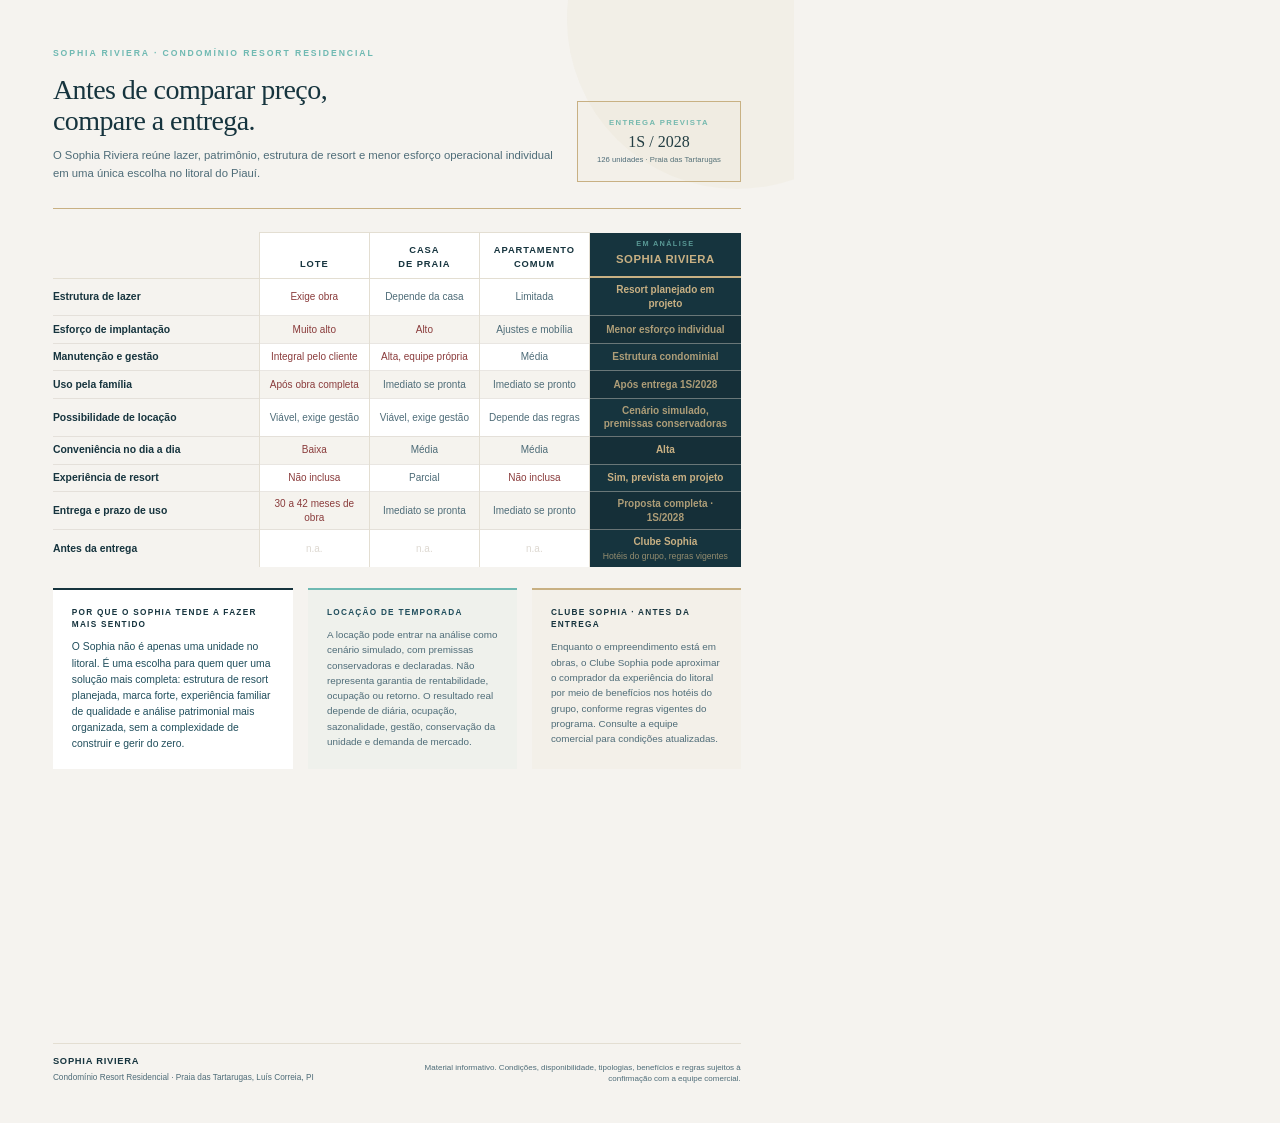
==== comparativo-cliente.html @ 4b77a71f "Add client-facing comparison page (PDF-ready A4)" ====
<!DOCTYPE html>
<html lang="pt-BR">
<head>
<meta charset="UTF-8">
<meta name="viewport" content="width=device-width, initial-scale=1.0">
<title>Sophia Riviera · Comparativo</title>
<style>
@page {
  size: A4 portrait;
  margin: 0;
}

*, *::before, *::after {
  box-sizing: border-box;
  margin: 0;
  padding: 0;
}

:root {
  --navy:  #16343E;
  --teal:  #204E5C;
  --lteal: #6FB9B2;
  --gold:  #C8B083;
  --cream: #E3DED2;
  --bg:    #F5F3EF;
  --white: #FFFFFF;
  --muted: #4e6c78;
  --low:   #8a3c3c;
}

html, body {
  width: 210mm;
  height: 297mm;
  -webkit-print-color-adjust: exact;
  print-color-adjust: exact;
  color-adjust: exact;
}

body {
  font-family: -apple-system, BlinkMacSystemFont, 'Helvetica Neue', Helvetica, Arial, sans-serif;
  font-size: 7.8pt;
  line-height: 1.5;
  color: var(--navy);
  background: var(--bg);
}

/* ── PAGE CONTAINER ─────────────────────────────── */
.page {
  width: 210mm;
  min-height: 297mm;
  height: 297mm;
  padding: 12mm 14mm 10mm;
  display: flex;
  flex-direction: column;
  background: var(--bg);
  position: relative;
  overflow: hidden;
}

/* decorative bg shape */
.page::before {
  content: '';
  position: absolute;
  top: -40mm;
  right: -30mm;
  width: 90mm;
  height: 90mm;
  border-radius: 50%;
  background: rgba(200,176,131,.07);
  pointer-events: none;
}

/* ── HEADER ─────────────────────────────────────── */
.header {
  padding-bottom: 7mm;
  border-bottom: 1.5px solid var(--gold);
  margin-bottom: 6mm;
  display: grid;
  grid-template-columns: 1fr auto;
  align-items: end;
  gap: 4mm;
}

.header-left {}

.brand-tag {
  display: inline-block;
  font-size: 6.5pt;
  font-weight: 700;
  letter-spacing: .22em;
  text-transform: uppercase;
  color: var(--lteal);
  margin-bottom: 3.5mm;
}

.headline {
  font-family: Georgia, 'Times New Roman', serif;
  font-size: 21pt;
  color: var(--navy);
  line-height: 1.12;
  letter-spacing: -.02em;
  font-weight: 400;
  margin-bottom: 2.5mm;
}

.sub {
  font-size: 8.5pt;
  color: var(--muted);
  line-height: 1.6;
  max-width: 148mm;
}

.header-badge {
  flex-shrink: 0;
  border: 1.5px solid var(--gold);
  padding: 4mm 5mm;
  text-align: center;
  background: rgba(200,176,131,.06);
}

.badge-label {
  font-size: 5.8pt;
  font-weight: 700;
  letter-spacing: .18em;
  text-transform: uppercase;
  color: var(--lteal);
  display: block;
  margin-bottom: 1mm;
}

.badge-val {
  font-family: Georgia, serif;
  font-size: 12pt;
  color: var(--navy);
  line-height: 1.2;
  display: block;
}

.badge-sub {
  font-size: 5.8pt;
  color: var(--muted);
  display: block;
  margin-top: .8mm;
}

/* ── COMPARISON TABLE ───────────────────────────── */
.comp-wrap {
  flex: 0 0 auto;
  margin-bottom: 5.5mm;
}

.comp-table {
  width: 100%;
  border-collapse: collapse;
}

/* header row */
.comp-table thead tr th {
  padding: 5px 8px 6px;
  font-size: 7pt;
  font-weight: 700;
  letter-spacing: .1em;
  text-transform: uppercase;
  vertical-align: bottom;
}

.th-crit {
  text-align: left;
  width: 30%;
  color: var(--muted);
  padding-left: 0 !important;
  border-bottom: 1.5px solid var(--cream);
}

.th-opt {
  text-align: center;
  width: 16%;
  background: var(--white);
  color: var(--navy);
  border: 1px solid var(--cream);
  border-bottom: 1.5px solid var(--cream);
  padding-bottom: 7px;
}

.th-sophia {
  text-align: center;
  width: 22%;
  background: var(--navy);
  color: var(--gold);
  padding: 0 !important;
}

.sophia-th-inner {
  padding: 6px 8px 8px;
  border-bottom: 2px solid var(--gold);
}

.sophia-tag {
  display: block;
  font-size: 5.5pt;
  letter-spacing: .18em;
  text-transform: uppercase;
  color: rgba(111,185,178,.75);
  margin-bottom: 1.5px;
}

.sophia-name {
  display: block;
  font-size: 8.5pt;
  font-weight: 700;
  color: var(--gold);
  letter-spacing: .04em;
}

/* body rows */
.comp-table tbody tr {
  border-bottom: 1px solid rgba(206,200,190,.45);
}

.comp-table tbody tr:last-child {
  border-bottom: none;
}

.comp-table tbody tr:nth-child(even) .td-opt {
  background: rgba(245,243,239,.6);
}

.comp-table tbody tr:nth-child(even) .td-sophia {
  background: #152f38;
}

.td-crit {
  padding: 5.5px 8px 5.5px 0;
  font-size: 7.8pt;
  font-weight: 600;
  color: var(--navy);
  vertical-align: middle;
}

.td-opt {
  padding: 5px 7px;
  font-size: 7.5pt;
  text-align: center;
  background: var(--white);
  color: var(--muted);
  border-left: 1px solid var(--cream);
  border-right: 1px solid var(--cream);
  vertical-align: middle;
  line-height: 1.35;
}

.td-sophia {
  padding: 5px 8px;
  font-size: 7.5pt;
  text-align: center;
  background: var(--navy);
  color: rgba(200,176,131,.85);
  font-weight: 600;
  vertical-align: middle;
  line-height: 1.35;
}

.td-sophia strong {
  color: var(--gold);
}

/* label modifiers */
.lbl-hi  { color: var(--navy); font-weight: 700; }
.lbl-low { color: var(--low); }
.lbl-mid { color: var(--muted); }
.lbl-na  { color: rgba(206,200,190,.7); }

/* ── BOTTOM BLOCKS ──────────────────────────────── */
.bottom-grid {
  display: grid;
  grid-template-columns: 1.15fr 1fr 1fr;
  gap: 4mm;
  flex: 0 0 auto;
  margin-bottom: 5mm;
}

.block {
  padding: 4.5mm 5mm;
  border-top: 2px solid;
}

.block-title {
  font-size: 6.2pt;
  font-weight: 700;
  letter-spacing: .15em;
  text-transform: uppercase;
  margin-bottom: 2mm;
}

.block-text {
  font-size: 7.4pt;
  line-height: 1.55;
  color: var(--muted);
}

.b-synth {
  background: var(--white);
  border-top-color: var(--navy);
}
.b-synth .block-title { color: var(--navy); }
.b-synth .block-text  { color: var(--teal); font-size: 7.8pt; }

.b-locacao {
  background: rgba(111,185,178,.05);
  border-top-color: var(--lteal);
}
.b-locacao .block-title { color: var(--teal); }

.b-clube {
  background: rgba(200,176,131,.06);
  border-top-color: var(--gold);
}
.b-clube .block-title { color: var(--navy); }

/* ── FOOTER ─────────────────────────────────────── */
.footer {
  border-top: 1px solid var(--cream);
  padding-top: 3mm;
  display: flex;
  justify-content: space-between;
  align-items: flex-end;
  margin-top: auto;
}

.footer-left {}

.footer-brand {
  font-size: 7pt;
  font-weight: 700;
  color: var(--navy);
  letter-spacing: .08em;
  text-transform: uppercase;
}

.footer-loc {
  font-size: 6.2pt;
  color: var(--muted);
  margin-top: .8mm;
}

.footer-note {
  font-size: 6pt;
  color: var(--muted);
  text-align: right;
  max-width: 88mm;
  line-height: 1.45;
}

/* ── PRINT ──────────────────────────────────────── */
@media print {
  html, body {
    width: 210mm;
    height: 297mm;
  }
  .page {
    page-break-inside: avoid;
  }
}
</style>
</head>
<body>
<div class="page">

  <!-- ── HEADER ── -->
  <header class="header">
    <div class="header-left">
      <span class="brand-tag">Sophia Riviera · Condomínio Resort Residencial</span>
      <h1 class="headline">Antes de comparar preço,<br>compare a entrega.</h1>
      <p class="sub">O Sophia Riviera reúne lazer, patrimônio, estrutura de resort e menor esforço operacional individual em uma única escolha no litoral do Piauí.</p>
    </div>
    <div class="header-badge">
      <span class="badge-label">Entrega prevista</span>
      <span class="badge-val">1S / 2028</span>
      <span class="badge-sub">126 unidades · Praia das Tartarugas</span>
    </div>
  </header>

  <!-- ── COMPARISON TABLE ── -->
  <div class="comp-wrap">
    <table class="comp-table">
      <thead>
        <tr>
          <th class="th-crit"></th>
          <th class="th-opt">Lote</th>
          <th class="th-opt">Casa<br>de praia</th>
          <th class="th-opt">Apartamento<br>comum</th>
          <th class="th-sophia">
            <div class="sophia-th-inner">
              <span class="sophia-tag">em análise</span>
              <span class="sophia-name">Sophia Riviera</span>
            </div>
          </th>
        </tr>
      </thead>
      <tbody>
        <tr>
          <td class="td-crit">Estrutura de lazer</td>
          <td class="td-opt lbl-low">Exige obra</td>
          <td class="td-opt lbl-mid">Depende da casa</td>
          <td class="td-opt lbl-mid">Limitada</td>
          <td class="td-sophia"><strong>Resort planejado em projeto</strong></td>
        </tr>
        <tr>
          <td class="td-crit">Esforço de implantação</td>
          <td class="td-opt lbl-low">Muito alto</td>
          <td class="td-opt lbl-low">Alto</td>
          <td class="td-opt lbl-mid">Ajustes e mobília</td>
          <td class="td-sophia">Menor esforço individual</td>
        </tr>
        <tr>
          <td class="td-crit">Manutenção e gestão</td>
          <td class="td-opt lbl-low">Integral pelo cliente</td>
          <td class="td-opt lbl-low">Alta, equipe própria</td>
          <td class="td-opt lbl-mid">Média</td>
          <td class="td-sophia">Estrutura condominial</td>
        </tr>
        <tr>
          <td class="td-crit">Uso pela família</td>
          <td class="td-opt lbl-low">Após obra completa</td>
          <td class="td-opt lbl-mid">Imediato se pronta</td>
          <td class="td-opt lbl-mid">Imediato se pronto</td>
          <td class="td-sophia">Após entrega 1S/2028</td>
        </tr>
        <tr>
          <td class="td-crit">Possibilidade de locação</td>
          <td class="td-opt lbl-mid">Viável, exige gestão</td>
          <td class="td-opt lbl-mid">Viável, exige gestão</td>
          <td class="td-opt lbl-mid">Depende das regras</td>
          <td class="td-sophia">Cenário simulado,<br>premissas conservadoras</td>
        </tr>
        <tr>
          <td class="td-crit">Conveniência no dia a dia</td>
          <td class="td-opt lbl-low">Baixa</td>
          <td class="td-opt lbl-mid">Média</td>
          <td class="td-opt lbl-mid">Média</td>
          <td class="td-sophia"><strong>Alta</strong></td>
        </tr>
        <tr>
          <td class="td-crit">Experiência de resort</td>
          <td class="td-opt lbl-low">Não inclusa</td>
          <td class="td-opt lbl-mid">Parcial</td>
          <td class="td-opt lbl-low">Não inclusa</td>
          <td class="td-sophia"><strong>Sim, prevista em projeto</strong></td>
        </tr>
        <tr>
          <td class="td-crit">Entrega e prazo de uso</td>
          <td class="td-opt lbl-low">30 a 42 meses de obra</td>
          <td class="td-opt lbl-mid">Imediato se pronta</td>
          <td class="td-opt lbl-mid">Imediato se pronto</td>
          <td class="td-sophia">Proposta completa · 1S/2028</td>
        </tr>
        <tr>
          <td class="td-crit">Antes da entrega</td>
          <td class="td-opt lbl-na">n.a.</td>
          <td class="td-opt lbl-na">n.a.</td>
          <td class="td-opt lbl-na">n.a.</td>
          <td class="td-sophia"><strong>Clube Sophia</strong><br><span style="font-size:6.5pt;font-weight:400;color:rgba(200,176,131,.7)">Hotéis do grupo, regras vigentes</span></td>
        </tr>
      </tbody>
    </table>
  </div>

  <!-- ── BOTTOM BLOCKS ── -->
  <div class="bottom-grid">
    <div class="block b-synth">
      <div class="block-title">Por que o Sophia tende a fazer mais sentido</div>
      <div class="block-text">O Sophia não é apenas uma unidade no litoral. É uma escolha para quem quer uma solução mais completa: estrutura de resort planejada, marca forte, experiência familiar de qualidade e análise patrimonial mais organizada, sem a complexidade de construir e gerir do zero.</div>
    </div>
    <div class="block b-locacao">
      <div class="block-title">Locação de temporada</div>
      <div class="block-text">A locação pode entrar na análise como cenário simulado, com premissas conservadoras e declaradas. Não representa garantia de rentabilidade, ocupação ou retorno. O resultado real depende de diária, ocupação, sazonalidade, gestão, conservação da unidade e demanda de mercado.</div>
    </div>
    <div class="block b-clube">
      <div class="block-title">Clube Sophia · antes da entrega</div>
      <div class="block-text">Enquanto o empreendimento está em obras, o Clube Sophia pode aproximar o comprador da experiência do litoral por meio de benefícios nos hotéis do grupo, conforme regras vigentes do programa. Consulte a equipe comercial para condições atualizadas.</div>
    </div>
  </div>

  <!-- ── FOOTER ── -->
  <footer class="footer">
    <div class="footer-left">
      <div class="footer-brand">Sophia Riviera</div>
      <div class="footer-loc">Condomínio Resort Residencial · Praia das Tartarugas, Luís Correia, PI</div>
    </div>
    <div class="footer-note">Material informativo. Condições, disponibilidade, tipologias, benefícios e regras sujeitos à confirmação com a equipe comercial.</div>
  </footer>

</div>
</body>
</html>
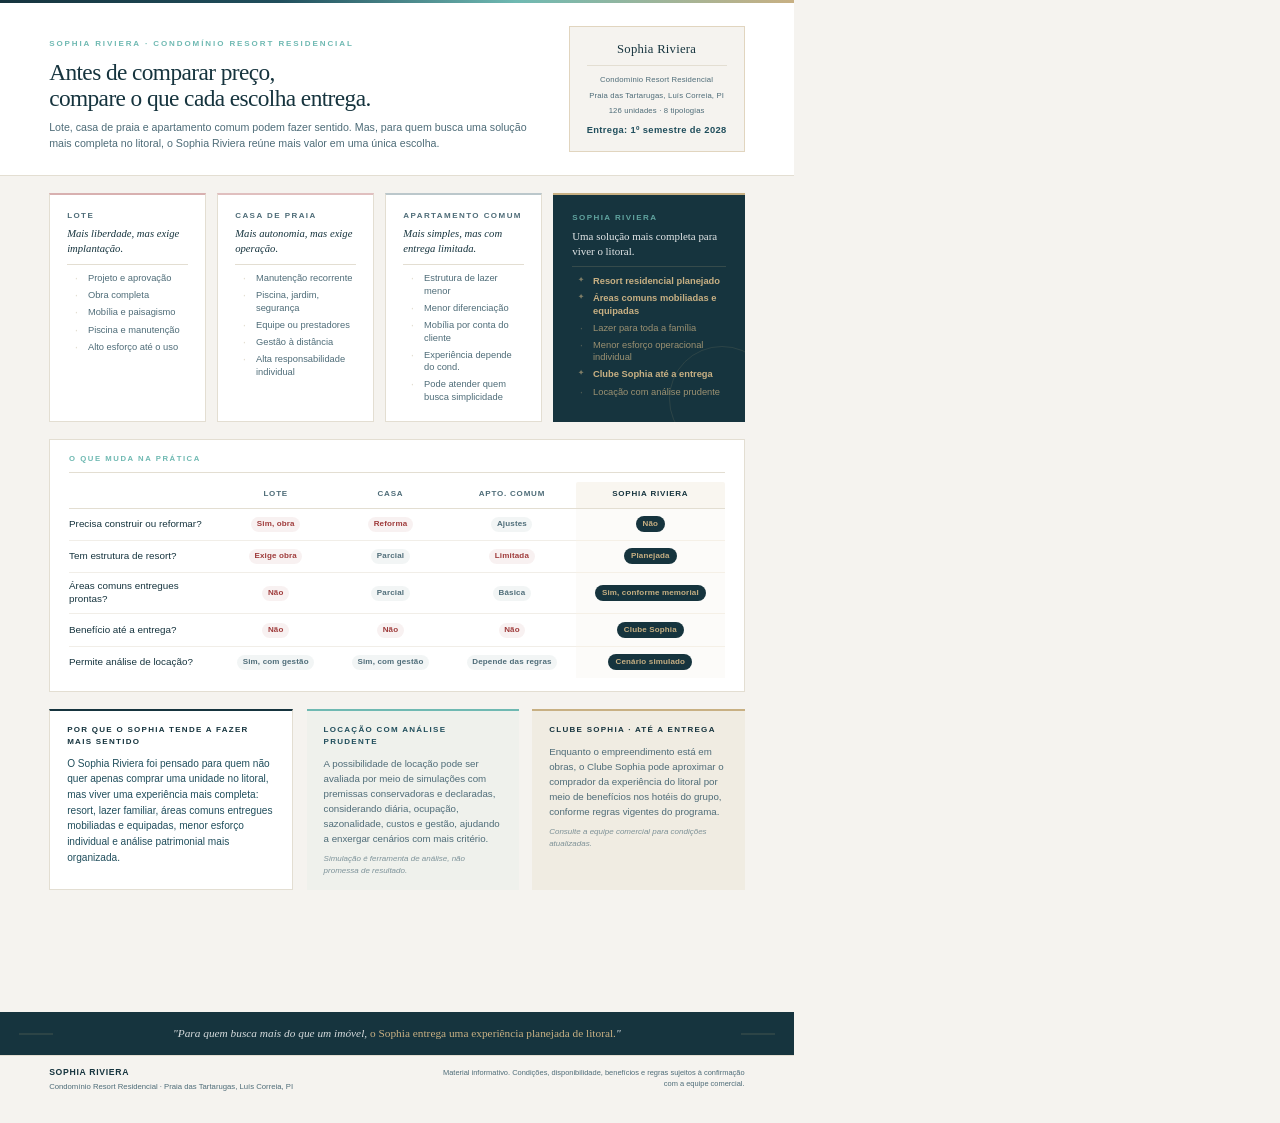
==== commit b3b5dfee: "Redesign client comparativo v2: cards, visual regua, premium layout" ====
--- a/comparativo-cliente.html
+++ b/comparativo-cliente.html
@@ -3,40 +3,34 @@
 <head>
 <meta charset="UTF-8">
 <meta name="viewport" content="width=device-width, initial-scale=1.0">
-<title>Sophia Riviera · Comparativo</title>
+<title>Sophia Riviera · Compare a Entrega</title>
 <style>
-@page {
-  size: A4 portrait;
-  margin: 0;
-}
-
-*, *::before, *::after {
-  box-sizing: border-box;
-  margin: 0;
-  padding: 0;
-}
+
+/* ═══════════════════════════════════════════
+   RESET & ROOT
+═══════════════════════════════════════════ */
+@page { size: A4 portrait; margin: 0; }
+*, *::before, *::after { box-sizing: border-box; margin: 0; padding: 0; }
 
 :root {
-  --navy:  #16343E;
-  --teal:  #204E5C;
-  --lteal: #6FB9B2;
-  --gold:  #C8B083;
-  --cream: #E3DED2;
-  --bg:    #F5F3EF;
-  --white: #FFFFFF;
-  --muted: #4e6c78;
-  --low:   #8a3c3c;
+  --navy:   #16343E;
+  --teal:   #204E5C;
+  --lteal:  #6FB9B2;
+  --gold:   #C8B083;
+  --goldlt: rgba(200,176,131,.12);
+  --cream:  #E3DED2;
+  --bg:     #F5F3EF;
+  --white:  #FFFFFF;
+  --muted:  #4e6c78;
+  --red:    #9e3a3a;
+  --redlt:  rgba(158,58,58,.07);
 }
 
 html, body {
   width: 210mm;
-  height: 297mm;
   -webkit-print-color-adjust: exact;
   print-color-adjust: exact;
   color-adjust: exact;
-}
-
-body {
   font-family: -apple-system, BlinkMacSystemFont, 'Helvetica Neue', Helvetica, Arial, sans-serif;
   font-size: 7.8pt;
   line-height: 1.5;
@@ -44,293 +38,443 @@
   background: var(--bg);
 }
 
-/* ── PAGE CONTAINER ─────────────────────────────── */
+/* ═══════════════════════════════════════════
+   PAGE SHELL
+═══════════════════════════════════════════ */
 .page {
   width: 210mm;
-  min-height: 297mm;
   height: 297mm;
-  padding: 12mm 14mm 10mm;
+  padding: 0 0 8mm;
   display: flex;
   flex-direction: column;
   background: var(--bg);
+  overflow: hidden;
+  position: relative;
+}
+
+/* gradient top bar */
+.topbar {
+  height: 3px;
+  background: linear-gradient(to right, var(--navy) 0%, var(--teal) 35%, var(--lteal) 65%, var(--gold) 100%);
+  flex-shrink: 0;
+}
+
+/* ═══════════════════════════════════════════
+   HEADER
+═══════════════════════════════════════════ */
+.header {
+  padding: 6mm 13mm 6mm;
+  display: grid;
+  grid-template-columns: 1fr auto;
+  gap: 6mm;
+  align-items: end;
+  border-bottom: 1px solid var(--cream);
+  background: var(--white);
+  flex-shrink: 0;
+}
+
+.brand-tag {
+  display: block;
+  font-size: 6pt;
+  font-weight: 700;
+  letter-spacing: .24em;
+  text-transform: uppercase;
+  color: var(--lteal);
+  margin-bottom: 2.5mm;
+}
+
+.headline {
+  font-family: Georgia, 'Times New Roman', serif;
+  font-size: 17.5pt;
+  color: var(--navy);
+  line-height: 1.12;
+  letter-spacing: -.025em;
+  font-weight: 400;
+  margin-bottom: 2mm;
+}
+
+.sub {
+  font-size: 8pt;
+  color: var(--muted);
+  line-height: 1.55;
+  max-width: 135mm;
+}
+
+/* badge */
+.badge {
+  flex-shrink: 0;
+  border: 1.5px solid rgba(200,176,131,.45);
+  padding: 3.5mm 4.5mm;
+  background: var(--bg);
+  text-align: center;
+  min-width: 37mm;
+}
+
+.badge-name {
+  display: block;
+  font-family: Georgia, serif;
+  font-size: 9.5pt;
+  color: var(--navy);
+  letter-spacing: .02em;
+  border-bottom: 1px solid var(--cream);
+  padding-bottom: 1.5mm;
+  margin-bottom: 1.5mm;
+}
+
+.badge-info {
+  font-size: 5.8pt;
+  color: var(--muted);
+  line-height: 1.7;
+  letter-spacing: .02em;
+}
+
+.badge-entrega {
+  display: block;
+  font-size: 7pt;
+  font-weight: 700;
+  color: var(--teal);
+  margin-top: 1.5mm;
+  letter-spacing: .04em;
+}
+
+/* ═══════════════════════════════════════════
+   CONTENT AREA
+═══════════════════════════════════════════ */
+.content {
+  flex: 1;
+  padding: 0 13mm;
+  display: flex;
+  flex-direction: column;
+  gap: 4.5mm;
+  padding-top: 4.5mm;
+}
+
+/* ═══════════════════════════════════════════
+   CARDS
+═══════════════════════════════════════════ */
+.cards {
+  display: grid;
+  grid-template-columns: 1fr 1fr 1fr 1.22fr;
+  gap: 3mm;
+}
+
+/* --- base card --- */
+.card {
+  border-top: 2.5px solid var(--cream);
+  padding: 4mm 4.5mm 4.5mm;
+  display: flex;
+  flex-direction: column;
+  gap: 1.5mm;
+  background: var(--white);
+  border: 1px solid var(--cream);
+  border-top-width: 2.5px;
+}
+
+.card-lote { border-top-color: rgba(158,58,58,.4); }
+.card-casa { border-top-color: rgba(158,58,58,.32); }
+.card-apto { border-top-color: rgba(78,108,120,.38); }
+
+.card-label {
+  font-size: 6pt;
+  font-weight: 700;
+  letter-spacing: .18em;
+  text-transform: uppercase;
+  color: var(--muted);
+}
+
+.card-tagline {
+  font-family: Georgia, serif;
+  font-size: 8pt;
+  color: var(--navy);
+  line-height: 1.35;
+  font-style: italic;
+  padding-bottom: 2mm;
+  border-bottom: 1px solid var(--cream);
+  margin-bottom: .5mm;
+}
+
+.card-list {
+  list-style: none;
+  display: flex;
+  flex-direction: column;
+  gap: 1.2mm;
+}
+
+.card-list li {
+  font-size: 7pt;
+  color: var(--muted);
+  padding-left: 5.5mm;
+  position: relative;
+  line-height: 1.35;
+}
+
+.card-list li::before {
+  content: '·';
+  position: absolute;
+  left: 2mm;
+  color: var(--cream);
+  font-size: 9pt;
+  line-height: .85;
+  top: 1px;
+}
+
+/* --- Sophia card --- */
+.card-sophia {
+  background: var(--navy);
+  border: none;
+  border-top: 2.5px solid var(--gold);
+  padding: 4.5mm 5mm;
   position: relative;
   overflow: hidden;
 }
 
-/* decorative bg shape */
-.page::before {
+/* subtle geometric accent */
+.card-sophia::after {
   content: '';
   position: absolute;
-  top: -40mm;
-  right: -30mm;
-  width: 90mm;
-  height: 90mm;
+  bottom: -8mm;
+  right: -8mm;
+  width: 28mm;
+  height: 28mm;
   border-radius: 50%;
-  background: rgba(200,176,131,.07);
+  border: 1.5px solid rgba(200,176,131,.12);
   pointer-events: none;
 }
 
-/* ── HEADER ─────────────────────────────────────── */
-.header {
-  padding-bottom: 7mm;
-  border-bottom: 1.5px solid var(--gold);
-  margin-bottom: 6mm;
-  display: grid;
-  grid-template-columns: 1fr auto;
-  align-items: end;
-  gap: 4mm;
-}
-
-.header-left {}
-
-.brand-tag {
-  display: inline-block;
-  font-size: 6.5pt;
-  font-weight: 700;
-  letter-spacing: .22em;
+.card-sophia .card-label {
+  color: rgba(111,185,178,.85);
+}
+
+.card-sophia .card-tagline {
+  color: rgba(255,255,255,.88);
+  font-size: 8.2pt;
+  font-style: normal;
+  border-bottom-color: rgba(200,176,131,.18);
+}
+
+.card-sophia .card-list li {
+  color: rgba(200,176,131,.75);
+  font-size: 7pt;
+}
+
+.card-sophia .card-list li::before {
+  color: rgba(200,176,131,.3);
+}
+
+.card-sophia .card-list li.hi {
+  color: var(--gold);
+  font-weight: 600;
+}
+
+.card-sophia .card-list li.hi::before {
+  content: '✦';
+  font-size: 5.5pt;
+  top: 2px;
+  left: 1.5mm;
+  color: rgba(200,176,131,.6);
+}
+
+/* ═══════════════════════════════════════════
+   RÉGUA VISUAL
+═══════════════════════════════════════════ */
+.regua {
+  background: var(--white);
+  border: 1px solid var(--cream);
+  padding: 3.5mm 5mm;
+}
+
+.regua-title {
+  font-size: 5.8pt;
+  font-weight: 700;
+  letter-spacing: .2em;
   text-transform: uppercase;
   color: var(--lteal);
-  margin-bottom: 3.5mm;
-}
-
-.headline {
-  font-family: Georgia, 'Times New Roman', serif;
-  font-size: 21pt;
-  color: var(--navy);
-  line-height: 1.12;
-  letter-spacing: -.02em;
-  font-weight: 400;
   margin-bottom: 2.5mm;
-}
-
-.sub {
-  font-size: 8.5pt;
-  color: var(--muted);
-  line-height: 1.6;
-  max-width: 148mm;
-}
-
-.header-badge {
-  flex-shrink: 0;
-  border: 1.5px solid var(--gold);
-  padding: 4mm 5mm;
-  text-align: center;
-  background: rgba(200,176,131,.06);
-}
-
-.badge-label {
-  font-size: 5.8pt;
-  font-weight: 700;
-  letter-spacing: .18em;
-  text-transform: uppercase;
-  color: var(--lteal);
-  display: block;
-  margin-bottom: 1mm;
-}
-
-.badge-val {
-  font-family: Georgia, serif;
-  font-size: 12pt;
-  color: var(--navy);
-  line-height: 1.2;
-  display: block;
-}
-
-.badge-sub {
-  font-size: 5.8pt;
-  color: var(--muted);
-  display: block;
-  margin-top: .8mm;
-}
-
-/* ── COMPARISON TABLE ───────────────────────────── */
-.comp-wrap {
-  flex: 0 0 auto;
-  margin-bottom: 5.5mm;
-}
-
-.comp-table {
-  width: 100%;
-  border-collapse: collapse;
+  padding-bottom: 2mm;
+  border-bottom: 1px solid var(--cream);
+}
+
+.regua-grid {
+  display: grid;
+  grid-template-columns: 1fr auto auto auto auto;
+  gap: 0;
+  align-items: stretch;
 }
 
 /* header row */
-.comp-table thead tr th {
-  padding: 5px 8px 6px;
-  font-size: 7pt;
+.rg-head {
+  font-size: 6pt;
   font-weight: 700;
   letter-spacing: .1em;
   text-transform: uppercase;
-  vertical-align: bottom;
-}
-
-.th-crit {
+  padding: 1.5mm 5mm 2mm;
+  text-align: center;
+  color: var(--muted);
+  border-bottom: 1px solid var(--cream);
+}
+
+.rg-head-crit {
+  padding-left: 0;
   text-align: left;
-  width: 30%;
-  color: var(--muted);
-  padding-left: 0 !important;
-  border-bottom: 1.5px solid var(--cream);
-}
-
-.th-opt {
+  color: transparent;
+}
+
+.rg-head-sophia {
+  color: var(--navy);
+  background: var(--goldlt);
+  font-weight: 700;
+  border-radius: 2px 2px 0 0;
+}
+
+/* data rows */
+.rg-row-crit {
+  font-size: 7.4pt;
+  font-weight: 500;
+  color: var(--navy);
+  padding: 2mm 0;
+  border-bottom: 1px solid rgba(227,222,210,.5);
+  display: flex;
+  align-items: center;
+  line-height: 1.3;
+}
+
+.rg-row-crit:last-of-type { border-bottom: none; }
+
+.rg-cell {
+  padding: 2mm 5mm;
   text-align: center;
-  width: 16%;
-  background: var(--white);
-  color: var(--navy);
-  border: 1px solid var(--cream);
-  border-bottom: 1.5px solid var(--cream);
-  padding-bottom: 7px;
-}
-
-.th-sophia {
-  text-align: center;
-  width: 22%;
-  background: var(--navy);
-  color: var(--gold);
-  padding: 0 !important;
-}
-
-.sophia-th-inner {
-  padding: 6px 8px 8px;
-  border-bottom: 2px solid var(--gold);
-}
-
-.sophia-tag {
-  display: block;
-  font-size: 5.5pt;
-  letter-spacing: .18em;
-  text-transform: uppercase;
-  color: rgba(111,185,178,.75);
-  margin-bottom: 1.5px;
-}
-
-.sophia-name {
-  display: block;
-  font-size: 8.5pt;
-  font-weight: 700;
-  color: var(--gold);
-  letter-spacing: .04em;
-}
-
-/* body rows */
-.comp-table tbody tr {
-  border-bottom: 1px solid rgba(206,200,190,.45);
-}
-
-.comp-table tbody tr:last-child {
-  border-bottom: none;
-}
-
-.comp-table tbody tr:nth-child(even) .td-opt {
-  background: rgba(245,243,239,.6);
-}
-
-.comp-table tbody tr:nth-child(even) .td-sophia {
-  background: #152f38;
-}
-
-.td-crit {
-  padding: 5.5px 8px 5.5px 0;
-  font-size: 7.8pt;
-  font-weight: 600;
-  color: var(--navy);
-  vertical-align: middle;
-}
-
-.td-opt {
-  padding: 5px 7px;
-  font-size: 7.5pt;
-  text-align: center;
-  background: var(--white);
-  color: var(--muted);
-  border-left: 1px solid var(--cream);
-  border-right: 1px solid var(--cream);
-  vertical-align: middle;
-  line-height: 1.35;
-}
-
-.td-sophia {
-  padding: 5px 8px;
-  font-size: 7.5pt;
-  text-align: center;
-  background: var(--navy);
-  color: rgba(200,176,131,.85);
-  font-weight: 600;
-  vertical-align: middle;
-  line-height: 1.35;
-}
-
-.td-sophia strong {
-  color: var(--gold);
-}
-
-/* label modifiers */
-.lbl-hi  { color: var(--navy); font-weight: 700; }
-.lbl-low { color: var(--low); }
-.lbl-mid { color: var(--muted); }
-.lbl-na  { color: rgba(206,200,190,.7); }
-
-/* ── BOTTOM BLOCKS ──────────────────────────────── */
-.bottom-grid {
+  border-bottom: 1px solid rgba(227,222,210,.5);
+  display: flex;
+  align-items: center;
+  justify-content: center;
+}
+
+.rg-cell-sophia {
+  background: rgba(200,176,131,.05);
+  border-bottom: 1px solid rgba(200,176,131,.15);
+}
+
+/* pills */
+.p {
+  display: inline-flex;
+  align-items: center;
+  gap: 2px;
+  padding: 1.5px 5.5px;
+  border-radius: 20px;
+  font-size: 6pt;
+  font-weight: 700;
+  letter-spacing: .02em;
+  white-space: nowrap;
+}
+
+.p-no  { background: var(--redlt); color: var(--red); }
+.p-mid { background: rgba(78,108,120,.07); color: var(--muted); }
+.p-yes { background: rgba(200,176,131,.15); color: var(--teal); }
+.p-sop { background: var(--navy); color: var(--gold); padding: 2px 7px; }
+
+/* ═══════════════════════════════════════════
+   BOTTOM TRIO
+═══════════════════════════════════════════ */
+.trio {
   display: grid;
   grid-template-columns: 1.15fr 1fr 1fr;
-  gap: 4mm;
-  flex: 0 0 auto;
-  margin-bottom: 5mm;
-}
-
-.block {
-  padding: 4.5mm 5mm;
+  gap: 3.5mm;
+}
+
+.tblock {
+  padding: 3.5mm 4.5mm;
   border-top: 2px solid;
 }
 
-.block-title {
-  font-size: 6.2pt;
-  font-weight: 700;
-  letter-spacing: .15em;
+.tb-title {
+  font-size: 6pt;
+  font-weight: 700;
+  letter-spacing: .16em;
   text-transform: uppercase;
   margin-bottom: 2mm;
 }
 
-.block-text {
-  font-size: 7.4pt;
+.tb-text {
+  font-size: 7.3pt;
   line-height: 1.55;
   color: var(--muted);
 }
 
-.b-synth {
+.tb-note {
+  margin-top: 1.8mm;
+  font-size: 6pt;
+  color: var(--muted);
+  opacity: .7;
+  font-style: italic;
+}
+
+.t-why {
   background: var(--white);
-  border-top-color: var(--navy);
-}
-.b-synth .block-title { color: var(--navy); }
-.b-synth .block-text  { color: var(--teal); font-size: 7.8pt; }
-
-.b-locacao {
-  background: rgba(111,185,178,.05);
-  border-top-color: var(--lteal);
-}
-.b-locacao .block-title { color: var(--teal); }
-
-.b-clube {
-  background: rgba(200,176,131,.06);
-  border-top-color: var(--gold);
-}
-.b-clube .block-title { color: var(--navy); }
-
-/* ── FOOTER ─────────────────────────────────────── */
+  border: 1px solid var(--cream);
+  border-top: 2px solid var(--navy);
+}
+.t-why .tb-title { color: var(--navy); }
+.t-why .tb-text  { color: var(--teal); font-size: 7.6pt; }
+
+.t-loc { background: rgba(111,185,178,.05); border-top-color: var(--lteal); }
+.t-loc .tb-title { color: var(--teal); }
+
+.t-clube { background: var(--goldlt); border-top-color: var(--gold); }
+.t-clube .tb-title { color: var(--navy); }
+
+/* ═══════════════════════════════════════════
+   DECISION BAND
+═══════════════════════════════════════════ */
+.decision {
+  background: var(--navy);
+  padding: 3.5mm 16mm;
+  text-align: center;
+  position: relative;
+  flex-shrink: 0;
+}
+
+.decision::before,
+.decision::after {
+  content: '';
+  position: absolute;
+  top: 50%;
+  width: 9mm;
+  height: 1px;
+  background: rgba(200,176,131,.25);
+  transform: translateY(-50%);
+}
+.decision::before { left: 5mm; }
+.decision::after  { right: 5mm; }
+
+.decision-text {
+  font-family: Georgia, serif;
+  font-size: 8.5pt;
+  color: rgba(255,255,255,.82);
+  line-height: 1.5;
+  font-style: italic;
+}
+
+.decision-text strong {
+  color: var(--gold);
+  font-style: normal;
+  font-weight: 400;
+}
+
+/* ═══════════════════════════════════════════
+   FOOTER
+═══════════════════════════════════════════ */
 .footer {
+  padding: 2.5mm 13mm 0;
   border-top: 1px solid var(--cream);
-  padding-top: 3mm;
   display: flex;
   justify-content: space-between;
-  align-items: flex-end;
+  align-items: center;
+  flex-shrink: 0;
   margin-top: auto;
 }
 
-.footer-left {}
-
 .footer-brand {
-  font-size: 7pt;
+  font-size: 6.5pt;
   font-weight: 700;
   color: var(--navy);
   letter-spacing: .08em;
@@ -338,158 +482,227 @@
 }
 
 .footer-loc {
-  font-size: 6.2pt;
-  color: var(--muted);
-  margin-top: .8mm;
+  font-size: 5.8pt;
+  color: var(--muted);
+  margin-top: .5mm;
 }
 
 .footer-note {
-  font-size: 6pt;
+  font-size: 5.6pt;
   color: var(--muted);
   text-align: right;
-  max-width: 88mm;
+  max-width: 80mm;
   line-height: 1.45;
 }
 
-/* ── PRINT ──────────────────────────────────────── */
+/* ═══════════════════════════════════════════
+   PRINT
+═══════════════════════════════════════════ */
 @media print {
-  html, body {
-    width: 210mm;
-    height: 297mm;
-  }
-  .page {
-    page-break-inside: avoid;
-  }
-}
+  html, body { width: 210mm; height: 297mm; }
+  .page { page-break-inside: avoid; }
+}
+
+/* ═══════════════════════════════════════════
+   SCREEN (mobile / browser viewing)
+═══════════════════════════════════════════ */
+@media screen and (max-width: 800px) {
+  html, body { width: 100%; font-size: 9pt; }
+  .page { width: 100%; height: auto; padding-bottom: 12mm; }
+  .header { padding: 5mm 5mm 5mm; grid-template-columns: 1fr; gap: 4mm; }
+  .content { padding: 4mm 5mm; gap: 5mm; }
+  .cards { grid-template-columns: 1fr 1fr; gap: 3mm; }
+  .card-sophia { grid-column: 1 / -1; }
+  .regua-grid  { grid-template-columns: 1fr; }
+  .rg-head, .rg-cell { display: none; }
+  .rg-head-crit { display: none; }
+  .trio { grid-template-columns: 1fr; gap: 3mm; }
+  .footer { flex-direction: column; gap: 2mm; text-align: center; padding: 3mm 5mm; }
+  .footer-note { text-align: center; max-width: 100%; }
+}
+
 </style>
 </head>
 <body>
 <div class="page">
 
-  <!-- ── HEADER ── -->
+  <!-- ── GRADIENT BAR ── -->
+  <div class="topbar"></div>
+
+  <!-- ══════════════════════════════════════
+       HEADER
+  ══════════════════════════════════════ -->
   <header class="header">
-    <div class="header-left">
+    <div>
       <span class="brand-tag">Sophia Riviera · Condomínio Resort Residencial</span>
-      <h1 class="headline">Antes de comparar preço,<br>compare a entrega.</h1>
-      <p class="sub">O Sophia Riviera reúne lazer, patrimônio, estrutura de resort e menor esforço operacional individual em uma única escolha no litoral do Piauí.</p>
+      <h1 class="headline">Antes de comparar preço,<br>compare o que cada escolha entrega.</h1>
+      <p class="sub">Lote, casa de praia e apartamento comum podem fazer sentido. Mas, para quem busca uma solução mais completa no litoral, o Sophia Riviera reúne mais valor em uma única escolha.</p>
     </div>
-    <div class="header-badge">
-      <span class="badge-label">Entrega prevista</span>
-      <span class="badge-val">1S / 2028</span>
-      <span class="badge-sub">126 unidades · Praia das Tartarugas</span>
+    <div class="badge">
+      <span class="badge-name">Sophia Riviera</span>
+      <span class="badge-info">Condomínio Resort Residencial<br>Praia das Tartarugas, Luís Correia, PI<br>126 unidades · 8 tipologias</span>
+      <span class="badge-entrega">Entrega: 1º semestre de 2028</span>
     </div>
   </header>
 
-  <!-- ── COMPARISON TABLE ── -->
-  <div class="comp-wrap">
-    <table class="comp-table">
-      <thead>
-        <tr>
-          <th class="th-crit"></th>
-          <th class="th-opt">Lote</th>
-          <th class="th-opt">Casa<br>de praia</th>
-          <th class="th-opt">Apartamento<br>comum</th>
-          <th class="th-sophia">
-            <div class="sophia-th-inner">
-              <span class="sophia-tag">em análise</span>
-              <span class="sophia-name">Sophia Riviera</span>
-            </div>
-          </th>
-        </tr>
-      </thead>
-      <tbody>
-        <tr>
-          <td class="td-crit">Estrutura de lazer</td>
-          <td class="td-opt lbl-low">Exige obra</td>
-          <td class="td-opt lbl-mid">Depende da casa</td>
-          <td class="td-opt lbl-mid">Limitada</td>
-          <td class="td-sophia"><strong>Resort planejado em projeto</strong></td>
-        </tr>
-        <tr>
-          <td class="td-crit">Esforço de implantação</td>
-          <td class="td-opt lbl-low">Muito alto</td>
-          <td class="td-opt lbl-low">Alto</td>
-          <td class="td-opt lbl-mid">Ajustes e mobília</td>
-          <td class="td-sophia">Menor esforço individual</td>
-        </tr>
-        <tr>
-          <td class="td-crit">Manutenção e gestão</td>
-          <td class="td-opt lbl-low">Integral pelo cliente</td>
-          <td class="td-opt lbl-low">Alta, equipe própria</td>
-          <td class="td-opt lbl-mid">Média</td>
-          <td class="td-sophia">Estrutura condominial</td>
-        </tr>
-        <tr>
-          <td class="td-crit">Uso pela família</td>
-          <td class="td-opt lbl-low">Após obra completa</td>
-          <td class="td-opt lbl-mid">Imediato se pronta</td>
-          <td class="td-opt lbl-mid">Imediato se pronto</td>
-          <td class="td-sophia">Após entrega 1S/2028</td>
-        </tr>
-        <tr>
-          <td class="td-crit">Possibilidade de locação</td>
-          <td class="td-opt lbl-mid">Viável, exige gestão</td>
-          <td class="td-opt lbl-mid">Viável, exige gestão</td>
-          <td class="td-opt lbl-mid">Depende das regras</td>
-          <td class="td-sophia">Cenário simulado,<br>premissas conservadoras</td>
-        </tr>
-        <tr>
-          <td class="td-crit">Conveniência no dia a dia</td>
-          <td class="td-opt lbl-low">Baixa</td>
-          <td class="td-opt lbl-mid">Média</td>
-          <td class="td-opt lbl-mid">Média</td>
-          <td class="td-sophia"><strong>Alta</strong></td>
-        </tr>
-        <tr>
-          <td class="td-crit">Experiência de resort</td>
-          <td class="td-opt lbl-low">Não inclusa</td>
-          <td class="td-opt lbl-mid">Parcial</td>
-          <td class="td-opt lbl-low">Não inclusa</td>
-          <td class="td-sophia"><strong>Sim, prevista em projeto</strong></td>
-        </tr>
-        <tr>
-          <td class="td-crit">Entrega e prazo de uso</td>
-          <td class="td-opt lbl-low">30 a 42 meses de obra</td>
-          <td class="td-opt lbl-mid">Imediato se pronta</td>
-          <td class="td-opt lbl-mid">Imediato se pronto</td>
-          <td class="td-sophia">Proposta completa · 1S/2028</td>
-        </tr>
-        <tr>
-          <td class="td-crit">Antes da entrega</td>
-          <td class="td-opt lbl-na">n.a.</td>
-          <td class="td-opt lbl-na">n.a.</td>
-          <td class="td-opt lbl-na">n.a.</td>
-          <td class="td-sophia"><strong>Clube Sophia</strong><br><span style="font-size:6.5pt;font-weight:400;color:rgba(200,176,131,.7)">Hotéis do grupo, regras vigentes</span></td>
-        </tr>
-      </tbody>
-    </table>
+  <div class="content">
+
+    <!-- ══════════════════════════════════════
+         4 CARDS COMPARATIVOS
+    ══════════════════════════════════════ -->
+    <div class="cards">
+
+      <!-- LOTE -->
+      <div class="card card-lote">
+        <span class="card-label">Lote</span>
+        <p class="card-tagline">Mais liberdade, mas exige implantação.</p>
+        <ul class="card-list">
+          <li>Projeto e aprovação</li>
+          <li>Obra completa</li>
+          <li>Mobília e paisagismo</li>
+          <li>Piscina e manutenção</li>
+          <li>Alto esforço até o uso</li>
+        </ul>
+      </div>
+
+      <!-- CASA -->
+      <div class="card card-casa">
+        <span class="card-label">Casa de praia</span>
+        <p class="card-tagline">Mais autonomia, mas exige operação.</p>
+        <ul class="card-list">
+          <li>Manutenção recorrente</li>
+          <li>Piscina, jardim, segurança</li>
+          <li>Equipe ou prestadores</li>
+          <li>Gestão à distância</li>
+          <li>Alta responsabilidade individual</li>
+        </ul>
+      </div>
+
+      <!-- APARTAMENTO -->
+      <div class="card card-apto">
+        <span class="card-label">Apartamento comum</span>
+        <p class="card-tagline">Mais simples, mas com entrega limitada.</p>
+        <ul class="card-list">
+          <li>Estrutura de lazer menor</li>
+          <li>Menor diferenciação</li>
+          <li>Mobília por conta do cliente</li>
+          <li>Experiência depende do cond.</li>
+          <li>Pode atender quem busca simplicidade</li>
+        </ul>
+      </div>
+
+      <!-- SOPHIA ★ -->
+      <div class="card card-sophia">
+        <span class="card-label">Sophia Riviera</span>
+        <p class="card-tagline">Uma solução mais completa para viver o litoral.</p>
+        <ul class="card-list">
+          <li class="hi">Resort residencial planejado</li>
+          <li class="hi">Áreas comuns mobiliadas e equipadas</li>
+          <li>Lazer para toda a família</li>
+          <li>Menor esforço operacional individual</li>
+          <li class="hi">Clube Sophia até a entrega</li>
+          <li>Locação com análise prudente</li>
+        </ul>
+      </div>
+
+    </div><!-- /cards -->
+
+    <!-- ══════════════════════════════════════
+         RÉGUA: O QUE MUDA NA PRÁTICA
+    ══════════════════════════════════════ -->
+    <div class="regua">
+      <div class="regua-title">O que muda na prática</div>
+      <div class="regua-grid">
+
+        <!-- HEADER ROW -->
+        <div class="rg-head rg-head-crit"></div>
+        <div class="rg-head">Lote</div>
+        <div class="rg-head">Casa</div>
+        <div class="rg-head">Apto. comum</div>
+        <div class="rg-head rg-head-sophia">Sophia Riviera</div>
+
+        <!-- ROW 1 -->
+        <div class="rg-row-crit">Precisa construir ou reformar?</div>
+        <div class="rg-cell"><span class="p p-no">Sim, obra</span></div>
+        <div class="rg-cell"><span class="p p-no">Reforma</span></div>
+        <div class="rg-cell"><span class="p p-mid">Ajustes</span></div>
+        <div class="rg-cell rg-cell-sophia"><span class="p p-sop">Não</span></div>
+
+        <!-- ROW 2 -->
+        <div class="rg-row-crit">Tem estrutura de resort?</div>
+        <div class="rg-cell"><span class="p p-no">Exige obra</span></div>
+        <div class="rg-cell"><span class="p p-mid">Parcial</span></div>
+        <div class="rg-cell"><span class="p p-no">Limitada</span></div>
+        <div class="rg-cell rg-cell-sophia"><span class="p p-sop">Planejada</span></div>
+
+        <!-- ROW 3 -->
+        <div class="rg-row-crit">Áreas comuns entregues prontas?</div>
+        <div class="rg-cell"><span class="p p-no">Não</span></div>
+        <div class="rg-cell"><span class="p p-mid">Parcial</span></div>
+        <div class="rg-cell"><span class="p p-mid">Básica</span></div>
+        <div class="rg-cell rg-cell-sophia"><span class="p p-sop">Sim, conforme memorial</span></div>
+
+        <!-- ROW 4 -->
+        <div class="rg-row-crit">Benefício até a entrega?</div>
+        <div class="rg-cell"><span class="p p-no">Não</span></div>
+        <div class="rg-cell"><span class="p p-no">Não</span></div>
+        <div class="rg-cell"><span class="p p-no">Não</span></div>
+        <div class="rg-cell rg-cell-sophia"><span class="p p-sop">Clube Sophia</span></div>
+
+        <!-- ROW 5 -->
+        <div class="rg-row-crit" style="border-bottom:none">Permite análise de locação?</div>
+        <div class="rg-cell" style="border-bottom:none"><span class="p p-mid">Sim, com gestão</span></div>
+        <div class="rg-cell" style="border-bottom:none"><span class="p p-mid">Sim, com gestão</span></div>
+        <div class="rg-cell" style="border-bottom:none"><span class="p p-mid">Depende das regras</span></div>
+        <div class="rg-cell rg-cell-sophia" style="border-bottom:none"><span class="p p-sop">Cenário simulado</span></div>
+
+      </div><!-- /regua-grid -->
+    </div><!-- /regua -->
+
+    <!-- ══════════════════════════════════════
+         TRIO DE BLOCOS
+    ══════════════════════════════════════ -->
+    <div class="trio">
+
+      <div class="tblock t-why">
+        <div class="tb-title">Por que o Sophia tende a fazer mais sentido</div>
+        <div class="tb-text">O Sophia Riviera foi pensado para quem não quer apenas comprar uma unidade no litoral, mas viver uma experiência mais completa: resort, lazer familiar, áreas comuns entregues mobiliadas e equipadas, menor esforço individual e análise patrimonial mais organizada.</div>
+      </div>
+
+      <div class="tblock t-loc">
+        <div class="tb-title">Locação com análise prudente</div>
+        <div class="tb-text">A possibilidade de locação pode ser avaliada por meio de simulações com premissas conservadoras e declaradas, considerando diária, ocupação, sazonalidade, custos e gestão, ajudando a enxergar cenários com mais critério.</div>
+        <div class="tb-note">Simulação é ferramenta de análise, não promessa de resultado.</div>
+      </div>
+
+      <div class="tblock t-clube">
+        <div class="tb-title">Clube Sophia · até a entrega</div>
+        <div class="tb-text">Enquanto o empreendimento está em obras, o Clube Sophia pode aproximar o comprador da experiência do litoral por meio de benefícios nos hotéis do grupo, conforme regras vigentes do programa.</div>
+        <div class="tb-note">Consulte a equipe comercial para condições atualizadas.</div>
+      </div>
+
+    </div><!-- /trio -->
+
+  </div><!-- /content -->
+
+  <!-- ══════════════════════════════════════
+       DECISION BAND
+  ══════════════════════════════════════ -->
+  <div class="decision">
+    <p class="decision-text">"Para quem busca mais do que um imóvel, <strong>o Sophia entrega uma experiência planejada de litoral.</strong>"</p>
   </div>
 
-  <!-- ── BOTTOM BLOCKS ── -->
-  <div class="bottom-grid">
-    <div class="block b-synth">
-      <div class="block-title">Por que o Sophia tende a fazer mais sentido</div>
-      <div class="block-text">O Sophia não é apenas uma unidade no litoral. É uma escolha para quem quer uma solução mais completa: estrutura de resort planejada, marca forte, experiência familiar de qualidade e análise patrimonial mais organizada, sem a complexidade de construir e gerir do zero.</div>
-    </div>
-    <div class="block b-locacao">
-      <div class="block-title">Locação de temporada</div>
-      <div class="block-text">A locação pode entrar na análise como cenário simulado, com premissas conservadoras e declaradas. Não representa garantia de rentabilidade, ocupação ou retorno. O resultado real depende de diária, ocupação, sazonalidade, gestão, conservação da unidade e demanda de mercado.</div>
-    </div>
-    <div class="block b-clube">
-      <div class="block-title">Clube Sophia · antes da entrega</div>
-      <div class="block-text">Enquanto o empreendimento está em obras, o Clube Sophia pode aproximar o comprador da experiência do litoral por meio de benefícios nos hotéis do grupo, conforme regras vigentes do programa. Consulte a equipe comercial para condições atualizadas.</div>
-    </div>
-  </div>
-
-  <!-- ── FOOTER ── -->
+  <!-- ══════════════════════════════════════
+       FOOTER
+  ══════════════════════════════════════ -->
   <footer class="footer">
-    <div class="footer-left">
+    <div>
       <div class="footer-brand">Sophia Riviera</div>
       <div class="footer-loc">Condomínio Resort Residencial · Praia das Tartarugas, Luís Correia, PI</div>
     </div>
-    <div class="footer-note">Material informativo. Condições, disponibilidade, tipologias, benefícios e regras sujeitos à confirmação com a equipe comercial.</div>
+    <div class="footer-note">Material informativo. Condições, disponibilidade, benefícios e regras sujeitos à confirmação com a equipe comercial.</div>
   </footer>
 
-</div>
+</div><!-- /page -->
 </body>
 </html>
